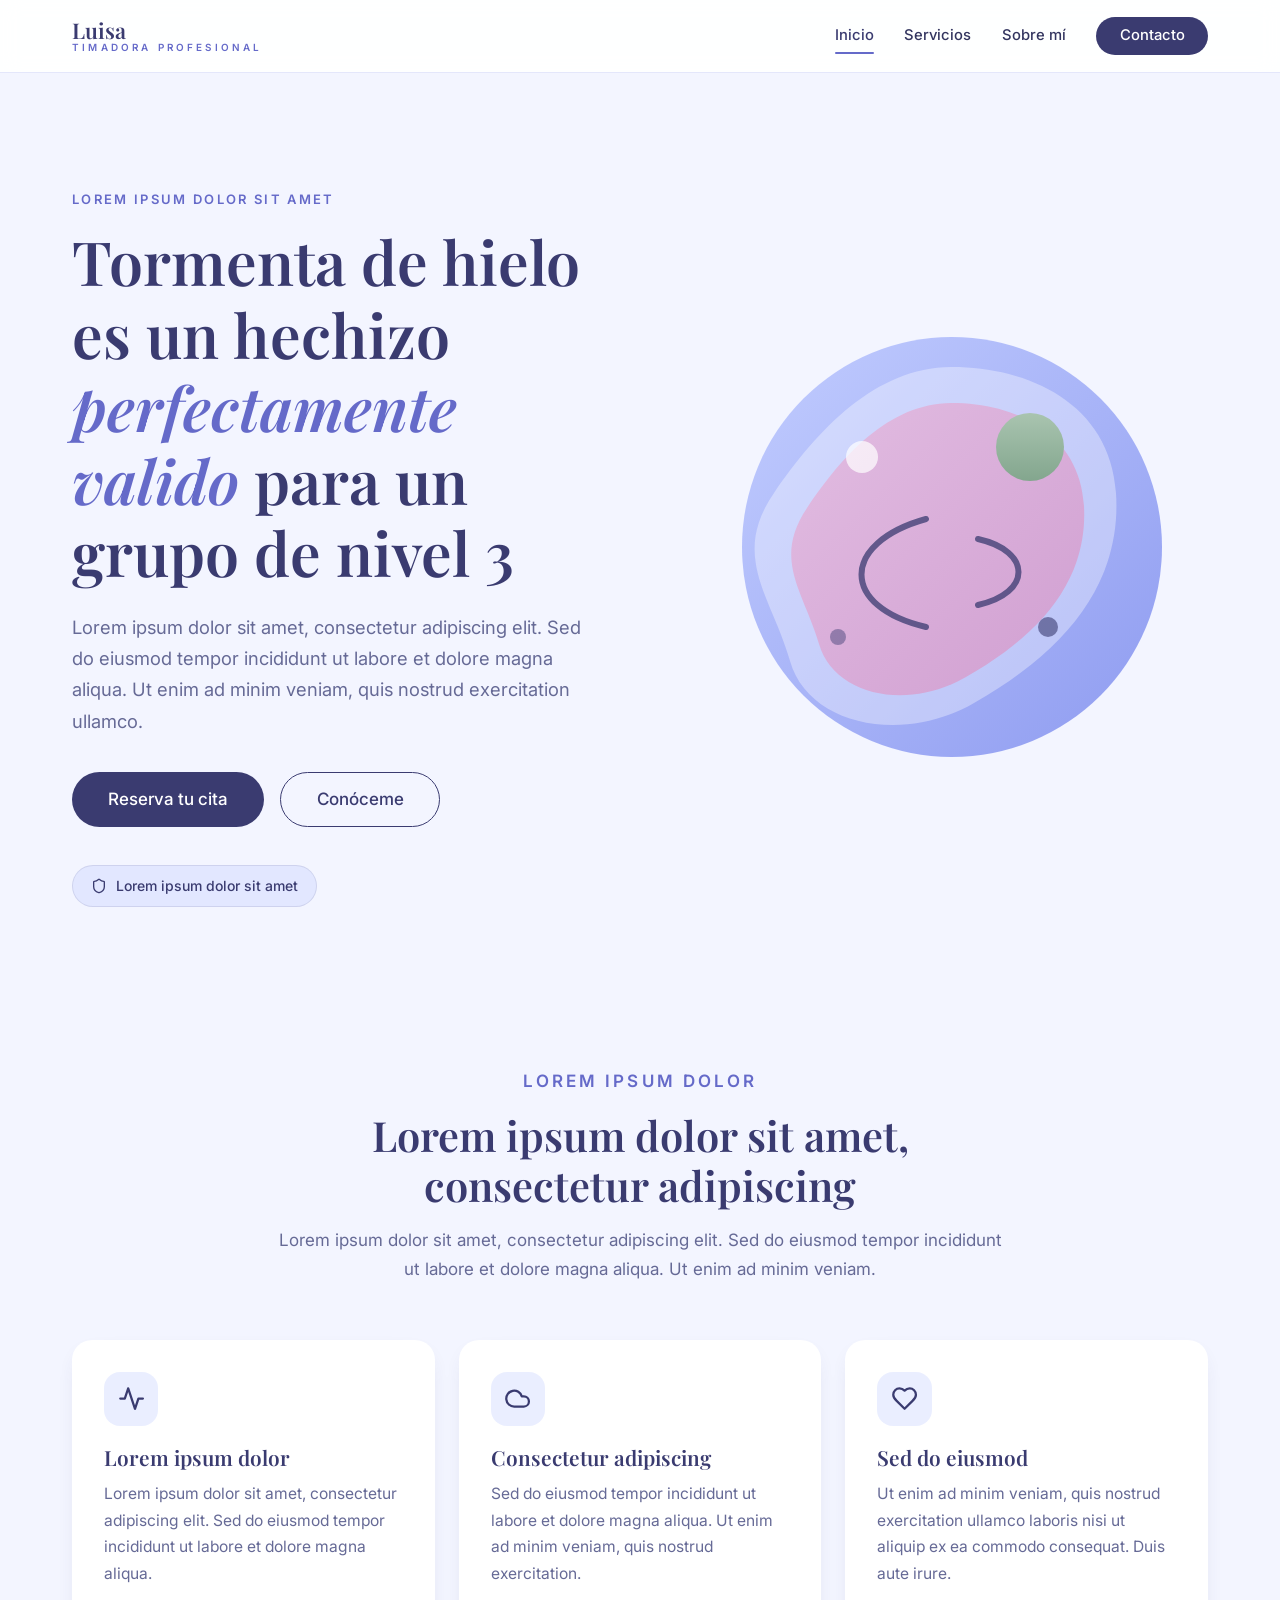
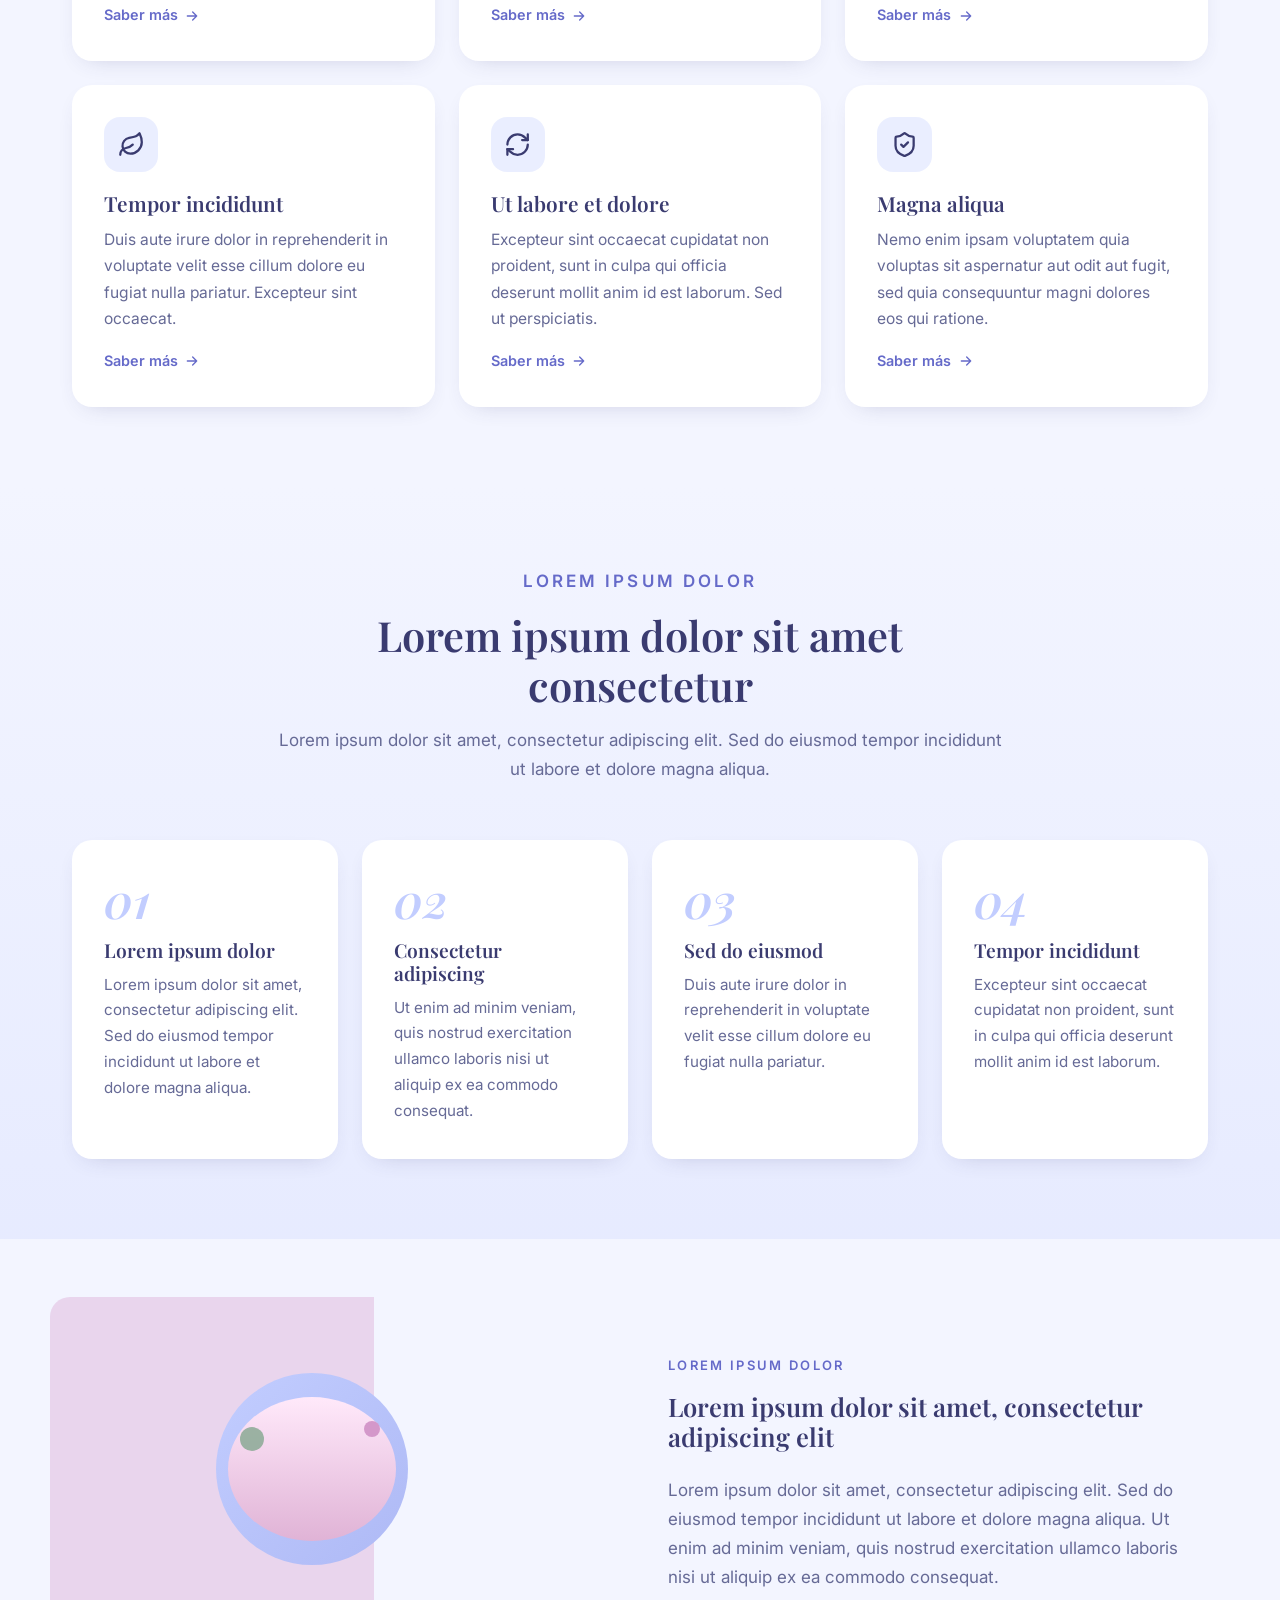
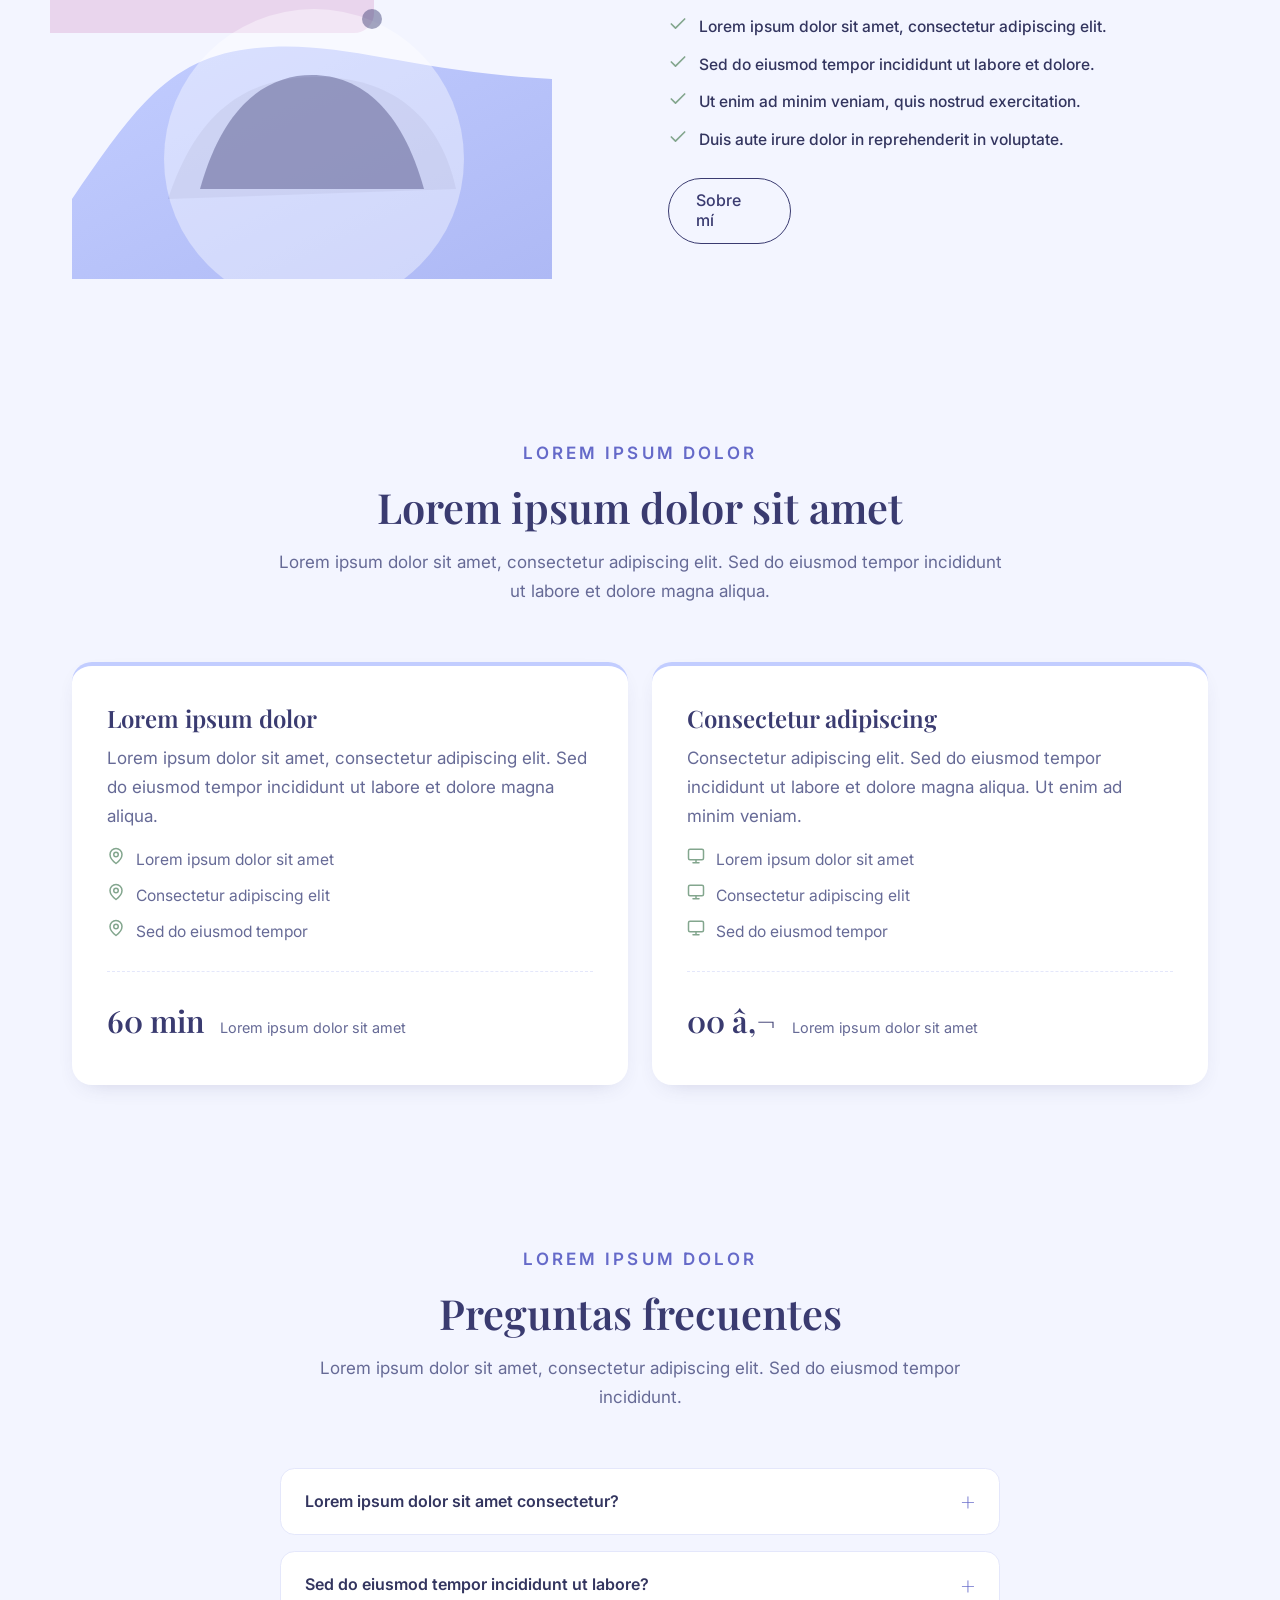
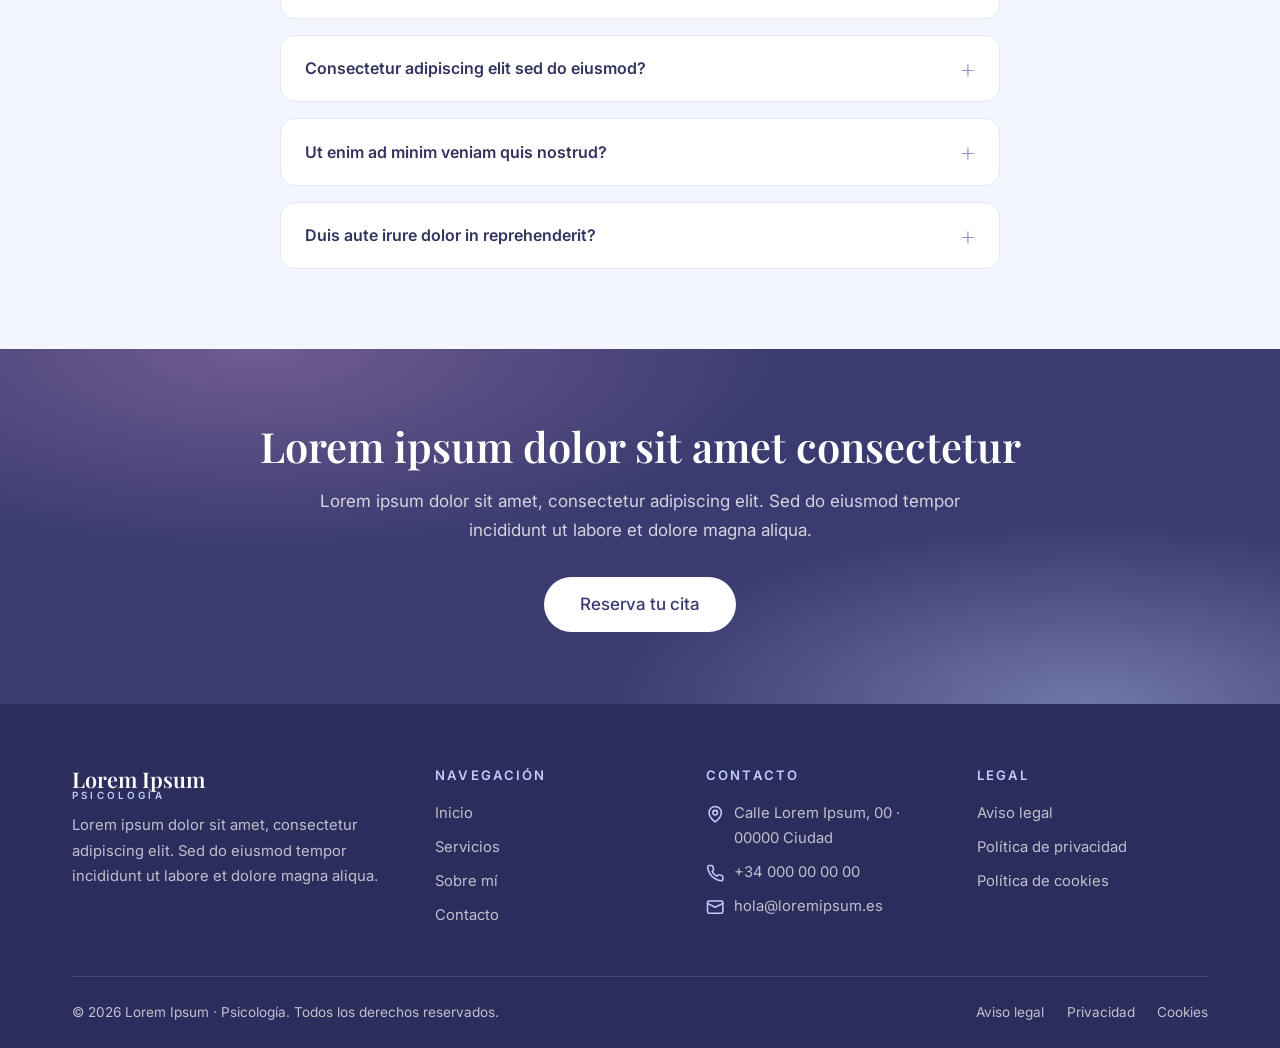
==== index.html @ 70025f61 "primer commit Se añaden los ficheros trabajados en local" ====
﻿<!DOCTYPE html>
<html lang="es">

<head>
  <meta charset="UTF-8">
  <meta name="viewport" content="width=device-width, initial-scale=1.0">
  <title>Marisa Â· Psicologí­a</title>
  <meta name="description"
    content="Lorem ipsum dolor sit amet, consectetur adipiscing elit. Sed do eiusmod tempor incididunt ut labore et dolore magna aliqua.">
  <link rel="icon" type="image/svg+xml" href="assets/favicon.svg">
  <link rel="preconnect" href="https://fonts.googleapis.com">
  <link rel="preconnect" href="https://fonts.gstatic.com" crossorigin>
  <link
    href="https://fonts.googleapis.com/css2?family=Inter:wght@400;500;600&family=Playfair+Display:ital,wght@0,500;0,600;1,500&display=swap"
    rel="stylesheet">
  <link rel="stylesheet" href="css/style.css">
</head>

<body>

  <header class="site-header" id="site-header"></header>

  <main>

    <!-- HERO -->
    <section class="hero">
      <div class="container hero-inner">
        <div class="animate-fade">
          <p class="eyebrow">Lorem ipsum dolor sit amet</p>
          <h1>Tormenta de hielo es un hechizo <em>perfectamente valido</em> para un grupo de nivel 3</h1>
          <p class="lede">Lorem ipsum dolor sit amet, consectetur adipiscing elit. Sed do eiusmod tempor incididunt ut
            labore et dolore magna aliqua. Ut enim ad minim veniam, quis nostrud exercitation ullamco.</p>
          <div class="hero-actions">
            <a class="btn btn-primary btn-lg" href="contacto.html">Reserva tu cita</a>
            <a class="btn btn-outline btn-lg" href="sobre-mi.html">Conóceme</a>
          </div>
          <p class="hero-pill">
            <svg viewBox="0 0 24 24" width="16" height="16" fill="none" stroke="currentColor" stroke-width="2"
              stroke-linecap="round" stroke-linejoin="round">
              <path
                d="M20 13c0 5-3.5 7.5-7.66 8.95a1 1 0 0 1-.67-.01C7.5 20.5 4 18 4 13V6a1 1 0 0 1 1-1c2 0 4.5-1.2 6.24-2.72a1.17 1.17 0 0 1 1.52 0C14.51 3.81 17 5 19 5a1 1 0 0 1 1 1z" />
            </svg>
            Lorem ipsum dolor sit amet
          </p>
        </div>
        <div class="hero-visual">
          <img src="assets/hero-illustration.svg" alt="Ilustración decorativa" width="480" height="480">
        </div>
      </div>
    </section>

    <!-- SERVICIOS -->
    <section class="section">
      <div class="container">
        <div class="section-header">
          <p class="eyebrow">Lorem ipsum dolor</p>
          <h2>Lorem ipsum dolor sit amet, consectetur adipiscing</h2>
          <p>Lorem ipsum dolor sit amet, consectetur adipiscing elit. Sed do eiusmod tempor incididunt ut labore et
            dolore magna aliqua. Ut enim ad minim veniam.</p>
        </div>

        <div class="grid grid-3">
          <article class="card">
            <div class="service-icon">
              <svg viewBox="0 0 24 24" fill="none" stroke="currentColor" stroke-width="2" stroke-linecap="round"
                stroke-linejoin="round">
                <path d="M22 12h-4l-3 9L9 3l-3 9H2" />
              </svg>
            </div>
            <h3>Lorem ipsum dolor</h3>
            <p>Lorem ipsum dolor sit amet, consectetur adipiscing elit. Sed do eiusmod tempor incididunt ut labore et
              dolore magna aliqua.</p>
            <a class="card-link" href="servicios.html">Saber más
              <svg viewBox="0 0 24 24" width="16" height="16" fill="none" stroke="currentColor" stroke-width="2"
                stroke-linecap="round" stroke-linejoin="round">
                <path d="M5 12h14M13 6l6 6-6 6" />
              </svg>
            </a>
          </article>

          <article class="card">
            <div class="service-icon">
              <svg viewBox="0 0 24 24" fill="none" stroke="currentColor" stroke-width="2" stroke-linecap="round"
                stroke-linejoin="round">
                <path d="M17.5 19H9a7 7 0 1 1 6.71-9h1.79a4.5 4.5 0 1 1 0 9Z" />
              </svg>
            </div>
            <h3>Consectetur adipiscing</h3>
            <p>Sed do eiusmod tempor incididunt ut labore et dolore magna aliqua. Ut enim ad minim veniam, quis nostrud
              exercitation.</p>
            <a class="card-link" href="servicios.html">Saber más
              <svg viewBox="0 0 24 24" width="16" height="16" fill="none" stroke="currentColor" stroke-width="2"
                stroke-linecap="round" stroke-linejoin="round">
                <path d="M5 12h14M13 6l6 6-6 6" />
              </svg>
            </a>
          </article>

          <article class="card">
            <div class="service-icon">
              <svg viewBox="0 0 24 24" fill="none" stroke="currentColor" stroke-width="2" stroke-linecap="round"
                stroke-linejoin="round">
                <path
                  d="M19 14c1.49-1.46 3-3.21 3-5.5A5.5 5.5 0 0 0 16.5 3c-1.76 0-3 .5-4.5 2-1.5-1.5-2.74-2-4.5-2A5.5 5.5 0 0 0 2 8.5c0 2.3 1.5 4.05 3 5.5l7 7z" />
              </svg>
            </div>
            <h3>Sed do eiusmod</h3>
            <p>Ut enim ad minim veniam, quis nostrud exercitation ullamco laboris nisi ut aliquip ex ea commodo
              consequat. Duis aute irure.</p>
            <a class="card-link" href="servicios.html">Saber más
              <svg viewBox="0 0 24 24" width="16" height="16" fill="none" stroke="currentColor" stroke-width="2"
                stroke-linecap="round" stroke-linejoin="round">
                <path d="M5 12h14M13 6l6 6-6 6" />
              </svg>
            </a>
          </article>

          <article class="card">
            <div class="service-icon">
              <svg viewBox="0 0 24 24" fill="none" stroke="currentColor" stroke-width="2" stroke-linecap="round"
                stroke-linejoin="round">
                <path d="M11 20A7 7 0 0 1 9.8 6.1C15.5 5 17 4.48 19 2c1 2 2 4.18 2 8 0 5.5-4.78 10-10 10Z" />
                <path d="M2 21c0-3 1.85-5.36 5.08-6C9.5 14.52 12 13 13 12" />
              </svg>
            </div>
            <h3>Tempor incididunt</h3>
            <p>Duis aute irure dolor in reprehenderit in voluptate velit esse cillum dolore eu fugiat nulla pariatur.
              Excepteur sint occaecat.</p>
            <a class="card-link" href="servicios.html">Saber más
              <svg viewBox="0 0 24 24" width="16" height="16" fill="none" stroke="currentColor" stroke-width="2"
                stroke-linecap="round" stroke-linejoin="round">
                <path d="M5 12h14M13 6l6 6-6 6" />
              </svg>
            </a>
          </article>

          <article class="card">
            <div class="service-icon">
              <svg viewBox="0 0 24 24" fill="none" stroke="currentColor" stroke-width="2" stroke-linecap="round"
                stroke-linejoin="round">
                <path d="M3 12a9 9 0 0 1 9-9c2.6 0 4.94 1.09 6.6 2.84L21 8" />
                <path d="M21 3v5h-5" />
                <path d="M21 12a9 9 0 0 1-9 9c-2.6 0-4.94-1.09-6.6-2.84L3 16" />
                <path d="M8 16H3v5" />
              </svg>
            </div>
            <h3>Ut labore et dolore</h3>
            <p>Excepteur sint occaecat cupidatat non proident, sunt in culpa qui officia deserunt mollit anim id est
              laborum. Sed ut perspiciatis.</p>
            <a class="card-link" href="servicios.html">Saber más
              <svg viewBox="0 0 24 24" width="16" height="16" fill="none" stroke="currentColor" stroke-width="2"
                stroke-linecap="round" stroke-linejoin="round">
                <path d="M5 12h14M13 6l6 6-6 6" />
              </svg>
            </a>
          </article>

          <article class="card">
            <div class="service-icon">
              <svg viewBox="0 0 24 24" fill="none" stroke="currentColor" stroke-width="2" stroke-linecap="round"
                stroke-linejoin="round">
                <path
                  d="M20 13c0 5-3.5 7.5-7.66 8.95a1 1 0 0 1-.67-.01C7.5 20.5 4 18 4 13V6a1 1 0 0 1 1-1c2 0 4.5-1.2 6.24-2.72a1.17 1.17 0 0 1 1.52 0C14.51 3.81 17 5 19 5a1 1 0 0 1 1 1z" />
                <path d="m9 12 2 2 4-4" />
              </svg>
            </div>
            <h3>Magna aliqua</h3>
            <p>Nemo enim ipsam voluptatem quia voluptas sit aspernatur aut odit aut fugit, sed quia consequuntur magni
              dolores eos qui ratione.</p>
            <a class="card-link" href="servicios.html">Saber más
              <svg viewBox="0 0 24 24" width="16" height="16" fill="none" stroke="currentColor" stroke-width="2"
                stroke-linecap="round" stroke-linejoin="round">
                <path d="M5 12h14M13 6l6 6-6 6" />
              </svg>
            </a>
          </article>
        </div>
      </div>
    </section>

    <!-- Mí‰TODO -->
    <section class="section method">
      <div class="container">
        <div class="section-header">
          <p class="eyebrow">Lorem ipsum dolor</p>
          <h2>Lorem ipsum dolor sit amet consectetur</h2>
          <p>Lorem ipsum dolor sit amet, consectetur adipiscing elit. Sed do eiusmod tempor incididunt ut labore et
            dolore magna aliqua.</p>
        </div>
        <div class="grid grid-4 steps">
          <div class="step">
            <span class="step-num">01</span>
            <h3>Lorem ipsum dolor</h3>
            <p>Lorem ipsum dolor sit amet, consectetur adipiscing elit. Sed do eiusmod tempor incididunt ut labore et
              dolore magna aliqua.</p>
          </div>
          <div class="step">
            <span class="step-num">02</span>
            <h3>Consectetur adipiscing</h3>
            <p>Ut enim ad minim veniam, quis nostrud exercitation ullamco laboris nisi ut aliquip ex ea commodo
              consequat.</p>
          </div>
          <div class="step">
            <span class="step-num">03</span>
            <h3>Sed do eiusmod</h3>
            <p>Duis aute irure dolor in reprehenderit in voluptate velit esse cillum dolore eu fugiat nulla pariatur.
            </p>
          </div>
          <div class="step">
            <span class="step-num">04</span>
            <h3>Tempor incididunt</h3>
            <p>Excepteur sint occaecat cupidatat non proident, sunt in culpa qui officia deserunt mollit anim id est
              laborum.</p>
          </div>
        </div>
      </div>
    </section>

    <!-- SOBRE Mí -->
    <section class="section">
      <div class="container split">
        <div class="split-media">
          <img src="assets/portrait.svg" alt="Lorem ipsum dolor sit amet" width="480" height="560">
        </div>
        <div>
          <p class="eyebrow">Lorem ipsum dolor</p>
          <h2>Lorem ipsum dolor sit amet, consectetur adipiscing elit</h2>
          <p class="mt-3">Lorem ipsum dolor sit amet, consectetur adipiscing elit. Sed do eiusmod tempor incididunt ut
            labore et dolore magna aliqua. Ut enim ad minim veniam, quis nostrud exercitation ullamco laboris nisi ut
            aliquip ex ea commodo consequat.</p>
          <ul class="checklist">
            <li>
              <svg viewBox="0 0 24 24" fill="none" stroke="currentColor" stroke-width="2" stroke-linecap="round"
                stroke-linejoin="round">
                <path d="M20 6 9 17l-5-5" />
              </svg>
              Lorem ipsum dolor sit amet, consectetur adipiscing elit.
            </li>
            <li>
              <svg viewBox="0 0 24 24" fill="none" stroke="currentColor" stroke-width="2" stroke-linecap="round"
                stroke-linejoin="round">
                <path d="M20 6 9 17l-5-5" />
              </svg>
              Sed do eiusmod tempor incididunt ut labore et dolore.
            </li>
            <li>
              <svg viewBox="0 0 24 24" fill="none" stroke="currentColor" stroke-width="2" stroke-linecap="round"
                stroke-linejoin="round">
                <path d="M20 6 9 17l-5-5" />
              </svg>
              Ut enim ad minim veniam, quis nostrud exercitation.
            </li>
            <li>
              <svg viewBox="0 0 24 24" fill="none" stroke="currentColor" stroke-width="2" stroke-linecap="round"
                stroke-linejoin="round">
                <path d="M20 6 9 17l-5-5" />
              </svg>
              Duis aute irure dolor in reprehenderit in voluptate.
            </li>
          </ul>
          <div class="mt-3">
            <a class="btn btn-outline" href="sobre-mi.html">Sobre mí­</a>
          </div>
        </div>
      </div>
    </section>

    <!-- MODALIDADES -->
    <section class="section">
      <div class="container">
        <div class="section-header">
          <p class="eyebrow">Lorem ipsum dolor</p>
          <h2>Lorem ipsum dolor sit amet</h2>
          <p>Lorem ipsum dolor sit amet, consectetur adipiscing elit. Sed do eiusmod tempor incididunt ut labore et
            dolore magna aliqua.</p>
        </div>
        <div class="grid grid-2">
          <div class="modality">
            <h3>Lorem ipsum dolor</h3>
            <p>Lorem ipsum dolor sit amet, consectetur adipiscing elit. Sed do eiusmod tempor incididunt ut labore et
              dolore magna aliqua.</p>
            <ul>
              <li>
                <svg viewBox="0 0 24 24" width="18" height="18" fill="none" stroke="#83A68E" stroke-width="2"
                  stroke-linecap="round" stroke-linejoin="round">
                  <path d="M20 10c0 6-8 12-8 12s-8-6-8-12a8 8 0 0 1 16 0Z" />
                  <circle cx="12" cy="10" r="3" />
                </svg>
                Lorem ipsum dolor sit amet
              </li>
              <li>
                <svg viewBox="0 0 24 24" width="18" height="18" fill="none" stroke="#83A68E" stroke-width="2"
                  stroke-linecap="round" stroke-linejoin="round">
                  <path d="M20 10c0 6-8 12-8 12s-8-6-8-12a8 8 0 0 1 16 0Z" />
                  <circle cx="12" cy="10" r="3" />
                </svg>
                Consectetur adipiscing elit
              </li>
              <li>
                <svg viewBox="0 0 24 24" width="18" height="18" fill="none" stroke="#83A68E" stroke-width="2"
                  stroke-linecap="round" stroke-linejoin="round">
                  <path d="M20 10c0 6-8 12-8 12s-8-6-8-12a8 8 0 0 1 16 0Z" />
                  <circle cx="12" cy="10" r="3" />
                </svg>
                Sed do eiusmod tempor
              </li>
            </ul>
            <div class="modality-price">
              <strong>60 min</strong>
              <span>Lorem ipsum dolor sit amet</span>
            </div>
          </div>

          <div class="modality">
            <h3>Consectetur adipiscing</h3>
            <p>Consectetur adipiscing elit. Sed do eiusmod tempor incididunt ut labore et dolore magna aliqua. Ut enim
              ad minim veniam.</p>
            <ul>
              <li>
                <svg viewBox="0 0 24 24" width="18" height="18" fill="none" stroke="#83A68E" stroke-width="2"
                  stroke-linecap="round" stroke-linejoin="round">
                  <rect x="2" y="3" width="20" height="14" rx="2" />
                  <path d="M8 21h8M12 17v4" />
                </svg>
                Lorem ipsum dolor sit amet
              </li>
              <li>
                <svg viewBox="0 0 24 24" width="18" height="18" fill="none" stroke="#83A68E" stroke-width="2"
                  stroke-linecap="round" stroke-linejoin="round">
                  <rect x="2" y="3" width="20" height="14" rx="2" />
                  <path d="M8 21h8M12 17v4" />
                </svg>
                Consectetur adipiscing elit
              </li>
              <li>
                <svg viewBox="0 0 24 24" width="18" height="18" fill="none" stroke="#83A68E" stroke-width="2"
                  stroke-linecap="round" stroke-linejoin="round">
                  <rect x="2" y="3" width="20" height="14" rx="2" />
                  <path d="M8 21h8M12 17v4" />
                </svg>
                Sed do eiusmod tempor
              </li>
            </ul>
            <div class="modality-price">
              <strong>00 â‚¬</strong>
              <span>Lorem ipsum dolor sit amet</span>
            </div>
          </div>
        </div>
      </div>
    </section>

    <!-- FAQ -->
    <section class="section">
      <div class="container container-narrow">
        <div class="section-header">
          <p class="eyebrow">Lorem ipsum dolor</p>
          <h2>Preguntas frecuentes</h2>
          <p>Lorem ipsum dolor sit amet, consectetur adipiscing elit. Sed do eiusmod tempor incididunt.</p>
        </div>

        <details class="faq-item">
          <summary>Lorem ipsum dolor sit amet consectetur?</summary>
          <div class="faq-body">
            <p>Lorem ipsum dolor sit amet, consectetur adipiscing elit. Sed do eiusmod tempor incididunt ut labore et
              dolore magna aliqua. Ut enim ad minim veniam, quis nostrud exercitation ullamco laboris.</p>
          </div>
        </details>
        <details class="faq-item">
          <summary>Sed do eiusmod tempor incididunt ut labore?</summary>
          <div class="faq-body">
            <p>Ut enim ad minim veniam, quis nostrud exercitation ullamco laboris nisi ut aliquip ex ea commodo
              consequat. Duis aute irure dolor in reprehenderit in voluptate velit esse cillum dolore.</p>
          </div>
        </details>
        <details class="faq-item">
          <summary>Consectetur adipiscing elit sed do eiusmod?</summary>
          <div class="faq-body">
            <p>Duis aute irure dolor in reprehenderit in voluptate velit esse cillum dolore eu fugiat nulla pariatur.
              Excepteur sint occaecat cupidatat non proident, sunt in culpa qui officia deserunt mollit.</p>
          </div>
        </details>
        <details class="faq-item">
          <summary>Ut enim ad minim veniam quis nostrud?</summary>
          <div class="faq-body">
            <p>Excepteur sint occaecat cupidatat non proident, sunt in culpa qui officia deserunt mollit anim id est
              laborum. Sed ut perspiciatis unde omnis iste natus error sit voluptatem.</p>
          </div>
        </details>
        <details class="faq-item">
          <summary>Duis aute irure dolor in reprehenderit?</summary>
          <div class="faq-body">
            <p>Quis autem vel eum iure reprehenderit qui in ea voluptate velit esse quam nihil molestiae consequatur,
              vel illum qui dolorem eum fugiat quo voluptas nulla pariatur.</p>
          </div>
        </details>
      </div>
    </section>

    <!-- CTA -->
    <section class="cta-band">
      <div class="container">
        <h2>Lorem ipsum dolor sit amet consectetur</h2>
        <p>Lorem ipsum dolor sit amet, consectetur adipiscing elit. Sed do eiusmod tempor incididunt ut labore et dolore
          magna aliqua.</p>
        <a class="btn btn-light btn-lg" href="contacto.html">Reserva tu cita</a>
      </div>
    </section>

  </main>

  <footer class="site-footer" id="site-footer"></footer>

  <script src="js/components.js"></script>
  <script src="js/script.js"></script>
</body>

</html>
---- css/style.css ----
/* =============================================================
   Lorem Ipsum · Psicología
   Paleta inspirada en sandrafernandezpsicologa.es
   ============================================================= */

:root {
  --navy: #3a3b70;
  --navy-light: #656ac9;
  --navy-deep: #2b2d5c;
  --periwinkle: #c2cdff;
  --bg: #f3f5ff;
  --pink: #d498ca;
  --sage: #83a68e;
  --ink: #33355f;
  --muted: #666a96;
  --line: #e4e7fb;
  --white: #ffffff;
  --radius-lg: 1.25rem;
  --radius-md: 0.9rem;
  --shadow: 0 18px 40px -22px rgba(58, 59, 112, 0.35);
  --shadow-sm: 0 8px 24px -14px rgba(58, 59, 112, 0.3);
  --font-serif: "Playfair Display", Georgia, serif;
  --font-sans: "Inter", -apple-system, "Segoe UI", Roboto, sans-serif;
}

*,
*::before,
*::after {
  box-sizing: border-box;
  margin: 0;
  padding: 0;
}

html {
  scroll-behavior: smooth;
}

body {
  font-family: var(--font-sans);
  color: var(--muted);
  background: var(--bg);
  line-height: 1.7;
  font-size: 1.0625rem;
  -webkit-font-smoothing: antialiased;
}

img,
svg {
  display: block;
  max-width: 100%;
}

a {
  color: inherit;
  text-decoration: none;
}

ul {
  list-style: none;
}

.container {
  width: 100%;
  max-width: 74rem;
  margin-inline: auto;
  padding-inline: 1.5rem;
}

.container-narrow {
  max-width: 48rem;
}

/* ----------------------------- Tipografía ----------------------------- */

h1, h2, h3, h4 {
  font-family: var(--font-serif);
  font-weight: 600;
  color: var(--navy);
  line-height: 1.2;
}

.eyebrow {
  font-size: 0.8125rem;
  font-weight: 600;
  letter-spacing: 0.18em;
  text-transform: uppercase;
  color: var(--navy-light);
  margin-bottom: 0.9rem;
}

.section {
  padding-block: 5rem;
}

.section-header {
  max-width: 46rem;
  margin-inline: auto;
  text-align: center;
  margin-bottom: 3.5rem;
}

.section-header h2 {
  font-size: clamp(1.9rem, 3.4vw, 2.6rem);
  margin-bottom: 1rem;
}

.section-header p {
  font-size: 1.0625rem;
}

/* ----------------------------- Botones ----------------------------- */

.btn {
  display: inline-flex;
  align-items: center;
  gap: 0.55rem;
  padding: 0.8rem 1.7rem;
  border-radius: 999px;
  font-weight: 500;
  font-size: 1rem;
  line-height: 1.2;
  border: 1px solid transparent;
  cursor: pointer;
  transition: background 0.25s ease, color 0.25s ease, border-color 0.25s ease, transform 0.2s ease;
}

.btn:hover {
  transform: translateY(-2px);
}

.btn-primary {
  background: var(--navy);
  color: var(--white);
}

.btn-primary:hover {
  background: var(--navy-light);
}

.btn-outline {
  border-color: var(--navy);
  color: var(--navy);
  background: transparent;
}

.btn-outline:hover {
  background: var(--navy);
  color: var(--white);
}

.btn-light {
  background: var(--white);
  color: var(--navy);
}

.btn-light:hover {
  background: var(--periwinkle);
}

.btn-lg {
  padding: 1rem 2.2rem;
  font-size: 1.0625rem;
}

/* ----------------------------- Header ----------------------------- */

.site-header {
  position: sticky;
  top: 0;
  z-index: 50;
  background: rgba(255, 255, 255, 0.92);
  backdrop-filter: blur(10px);
  -webkit-backdrop-filter: blur(10px);
  border-bottom: 1px solid var(--line);
}

.header-inner {
  display: flex;
  align-items: center;
  justify-content: space-between;
  gap: 1.5rem;
  min-height: 4.5rem;
}

.brand {
  font-family: var(--font-serif);
  font-size: 1.35rem;
  font-weight: 600;
  color: var(--navy);
  line-height: 1.05;
}

.brand span {
  display: block;
  font-family: var(--font-sans);
  font-size: 0.62rem;
  font-weight: 600;
  letter-spacing: 0.32em;
  text-transform: uppercase;
  color: var(--navy-light);
}

.main-nav {
  display: flex;
  align-items: center;
  gap: 1.9rem;
}

.main-nav > a:not(.btn) {
  font-size: 0.925rem;
  font-weight: 500;
  color: var(--ink);
  position: relative;
  padding-block: 0.35rem;
}

.main-nav > a:not(.btn)::after {
  content: "";
  position: absolute;
  left: 0;
  bottom: 0;
  width: 100%;
  height: 2px;
  background: var(--navy-light);
  border-radius: 2px;
  transform: scaleX(0);
  transform-origin: left;
  transition: transform 0.25s ease;
}

.main-nav > a:not(.btn):hover::after,
.main-nav > a:not(.btn).active::after {
  transform: scaleX(1);
}

.main-nav > a:not(.btn).active {
  color: var(--navy);
}

.nav-cta {
  padding: 0.6rem 1.4rem;
  font-size: 0.925rem;
}

.nav-toggle {
  display: none;
  background: none;
  border: 1px solid var(--line);
  border-radius: 0.6rem;
  width: 2.6rem;
  height: 2.6rem;
  cursor: pointer;
  color: var(--navy);
}

/* ----------------------------- Hero ----------------------------- */

.hero {
  position: relative;
  overflow: hidden;
  padding-block: clamp(4.5rem, 9vw, 7.5rem) 5rem;
}

.hero-inner {
  position: relative;
  display: grid;
  grid-template-columns: 1.05fr 0.95fr;
  gap: 3.5rem;
  align-items: center;
}

.hero h1 {
  font-size: clamp(2.4rem, 5vw, 3.8rem);
  margin-bottom: 1.4rem;
}

.hero h1 em {
  font-style: italic;
  color: var(--navy-light);
}

.hero .lede {
  font-size: 1.15rem;
  color: var(--muted);
  max-width: 33rem;
  margin-bottom: 2.2rem;
}

.hero-actions {
  display: flex;
  flex-wrap: wrap;
  gap: 1rem;
}

.hero-pill {
  margin-top: 2.4rem;
  display: inline-flex;
  align-items: center;
  gap: 0.6rem;
  background: rgba(194, 205, 255, 0.35);
  color: var(--navy);
  font-size: 0.875rem;
  font-weight: 500;
  padding: 0.5rem 1.1rem;
  border-radius: 999px;
  border: 1px solid rgba(58, 59, 112, 0.12);
}

.hero-visual {
  position: relative;
  display: flex;
  justify-content: center;
}

.hero-visual svg {
  width: min(100%, 30rem);
  height: auto;
}

.hero-blob {
  position: absolute;
  inset: auto 0 0 auto;
  z-index: -1;
  width: 20rem;
  opacity: 0.5;
  pointer-events: none;
}

/* ----------------------------- Grids / cards ----------------------------- */

.grid {
  display: grid;
  gap: 1.5rem;
}

.grid-2 {
  grid-template-columns: repeat(2, 1fr);
}

.grid-3 {
  grid-template-columns: repeat(3, 1fr);
}

.grid-4 {
  grid-template-columns: repeat(4, 1fr);
}

.mt-3 {
  margin-top: 1.5rem;
}

.w-100 {
  width: 100%;
}

.animate-fade {
  animation: fade-in 0.8s ease-out both;
}

@keyframes fade-in {
  0% {
    opacity: 0;
    transform: translateY(20px);
  }
  100% {
    opacity: 1;
    transform: translateY(0);
  }
}

.card {
  background: var(--white);
  border-radius: var(--radius-lg);
  box-shadow: var(--shadow-sm);
  padding: 2rem;
  transition: transform 0.3s ease, box-shadow 0.3s ease;
}

.card:hover {
  transform: translateY(-6px);
  box-shadow: var(--shadow);
}

.card h3 {
  font-size: 1.3rem;
  margin-bottom: 0.7rem;
}

.card p {
  font-size: 0.975rem;
}

.card-link {
  display: inline-flex;
  align-items: center;
  gap: 0.4rem;
  margin-top: 1rem;
  font-size: 0.9rem;
  font-weight: 600;
  color: var(--navy-light);
}

.card-link:hover {
  color: var(--navy);
}

/* ----------------------------- Servicios ----------------------------- */

.service-icon {
  width: 3.4rem;
  height: 3.4rem;
  border-radius: 1rem;
  background: rgba(194, 205, 255, 0.35);
  display: flex;
  align-items: center;
  justify-content: center;
  color: var(--navy);
  margin-bottom: 1.2rem;
}

.service-icon svg {
  width: 1.7rem;
  height: 1.7rem;
}

/* ----------------------------- Método (pasos) ----------------------------- */

.method {
  background: linear-gradient(180deg, var(--bg) 0%, rgba(194, 205, 255, 0.25) 100%);
}

.step {
  position: relative;
  background: var(--white);
  border-radius: var(--radius-lg);
  box-shadow: var(--shadow-sm);
  padding: 2.2rem 2rem;
}

.step-num {
  font-family: var(--font-serif);
  font-style: italic;
  font-weight: 600;
  font-size: 3rem;
  line-height: 1;
  color: var(--periwinkle);
  margin-bottom: 1rem;
  display: block;
}

.step h3 {
  font-size: 1.2rem;
  margin-bottom: 0.6rem;
}

.step p {
  font-size: 0.95rem;
}

/* ----------------------------- Sobre mí teaser ----------------------------- */

.split {
  display: grid;
  grid-template-columns: 1fr 1fr;
  gap: 3.5rem;
  align-items: center;
}

.split-media {
  position: relative;
}

.split-media::before {
  content: "";
  position: absolute;
  inset: -1.4rem auto auto -1.4rem;
  width: 60%;
  height: 60%;
  border-radius: var(--radius-lg) 0 var(--radius-lg) 0;
  background: rgba(212, 152, 202, 0.35);
  z-index: -1;
}

.split-media svg {
  width: 100%;
  border-radius: var(--radius-lg);
}

.checklist {
  margin-top: 1.4rem;
  display: grid;
  gap: 0.7rem;
}

.checklist li {
  display: flex;
  gap: 0.7rem;
  align-items: flex-start;
  font-weight: 500;
  color: var(--ink);
  font-size: 0.975rem;
}

.checklist svg {
  flex-shrink: 0;
  width: 1.25rem;
  height: 1.25rem;
  color: var(--sage);
}

/* ----------------------------- Modalidades ----------------------------- */

.modality {
  background: var(--white);
  border-radius: var(--radius-lg);
  box-shadow: var(--shadow-sm);
  padding: 2.4rem 2.2rem;
  border-top: 4px solid var(--periwinkle);
}

.modality h3 {
  font-size: 1.5rem;
  margin-bottom: 0.7rem;
}

.modality ul {
  margin-top: 1rem;
  display: grid;
  gap: 0.6rem;
}

.modality li {
  display: flex;
  gap: 0.65rem;
  align-items: flex-start;
  font-size: 0.975rem;
}

.modality-price {
  margin-top: 1.6rem;
  padding-top: 1.4rem;
  border-top: 1px dashed var(--line);
  display: flex;
  align-items: baseline;
  gap: 1rem;
  flex-wrap: wrap;
}

.modality-price strong {
  font-family: var(--font-serif);
  font-size: 1.9rem;
  color: var(--navy);
  font-weight: 600;
}

.modality-price span {
  font-size: 0.9rem;
}

/* ----------------------------- Testimonios ----------------------------- */

.testimonials {
  background: var(--navy-deep);
  color: rgba(255, 255, 255, 0.82);
}

.testimonials .section-header h2 {
  color: var(--white);
}

.testimonials .section-header p {
  color: rgba(255, 255, 255, 0.7);
}

.testimonial {
  background: rgba(255, 255, 255, 0.06);
  border: 1px solid rgba(255, 255, 255, 0.1);
  border-radius: var(--radius-lg);
  padding: 2rem;
}

.testimonial blockquote {
  font-family: var(--font-serif);
  font-style: italic;
  font-size: 1.05rem;
  line-height: 1.6;
  color: rgba(255, 255, 255, 0.92);
  margin-bottom: 1.4rem;
}

.testimonial figcaption {
  font-size: 0.85rem;
  letter-spacing: 0.08em;
  text-transform: uppercase;
  color: var(--periwinkle);
  font-weight: 600;
}

.testimonial .stars {
  color: var(--pink);
  font-size: 0.95rem;
  letter-spacing: 0.2em;
  margin-bottom: 0.9rem;
}

/* ----------------------------- FAQ ----------------------------- */

.faq-item {
  background: var(--white);
  border-radius: var(--radius-md);
  border: 1px solid var(--line);
  overflow: hidden;
}

.faq-item:not(:last-child) {
  margin-bottom: 1rem;
}

.faq-item summary {
  cursor: pointer;
  list-style: none;
  display: flex;
  justify-content: space-between;
  align-items: center;
  gap: 1rem;
  padding: 1.2rem 1.5rem;
  font-weight: 600;
  color: var(--ink);
  font-size: 1rem;
}

.faq-item summary::-webkit-details-marker {
  display: none;
}

.faq-item summary::after {
  content: "+";
  font-family: var(--font-serif);
  font-size: 1.5rem;
  color: var(--navy-light);
  transition: transform 0.25s ease;
  line-height: 1;
}

.faq-item[open] summary::after {
  transform: rotate(45deg);
}

.faq-item .faq-body {
  padding: 0 1.5rem 1.4rem;
  font-size: 0.975rem;
}

/* ----------------------------- CTA band ----------------------------- */

.cta-band {
  background:
    radial-gradient(900px 340px at 20% 0%, rgba(212, 152, 202, 0.35), transparent 60%),
    radial-gradient(800px 300px at 85% 100%, rgba(194, 205, 255, 0.4), transparent 60%),
    var(--navy);
  color: var(--white);
  padding-block: 4.5rem;
  text-align: center;
}

.cta-band h2 {
  color: var(--white);
  font-size: clamp(1.8rem, 3.4vw, 2.6rem);
  margin-bottom: 1rem;
}

.cta-band p {
  color: rgba(255, 255, 255, 0.78);
  max-width: 40rem;
  margin-inline: auto;
  margin-bottom: 2rem;
}

/* ----------------------------- Footer ----------------------------- */

.site-footer {
  background: var(--navy-deep);
  color: rgba(255, 255, 255, 0.7);
  padding-top: 4rem;
  font-size: 0.925rem;
}

.footer-grid {
  display: grid;
  grid-template-columns: 1.4fr 1fr 1fr 1fr;
  gap: 2.5rem;
  padding-bottom: 3rem;
}

.site-footer .brand {
  color: var(--white);
  margin-bottom: 0.8rem;
  display: inline-block;
}

.site-footer .brand span {
  color: var(--periwinkle);
}

.footer-col h4 {
  font-family: var(--font-sans);
  font-weight: 600;
  font-size: 0.82rem;
  letter-spacing: 0.16em;
  text-transform: uppercase;
  color: var(--periwinkle);
  margin-bottom: 1.1rem;
}

.footer-col li + li {
  margin-top: 0.55rem;
}

.footer-col a:hover {
  color: var(--white);
}

.footer-contact li {
  display: flex;
  gap: 0.6rem;
}

.footer-contact svg {
  flex-shrink: 0;
  width: 1.15rem;
  height: 1.15rem;
  margin-top: 0.25rem;
  color: var(--periwinkle);
}

.footer-bottom {
  border-top: 1px solid rgba(255, 255, 255, 0.12);
  padding-block: 1.5rem;
  display: flex;
  justify-content: space-between;
  flex-wrap: wrap;
  gap: 0.7rem;
  font-size: 0.85rem;
}

.footer-bottom nav {
  display: flex;
  gap: 1.4rem;
}

/* ----------------------------- Páginas interiores ----------------------------- */

.page-hero {
  position: relative;
  overflow: hidden;
  padding-block: 4.5rem 3rem;
  text-align: center;
}

.page-hero h1 {
  font-size: clamp(2.2rem, 4.2vw, 3.2rem);
  margin-bottom: 1rem;
}

.page-hero p {
  max-width: 40rem;
  margin-inline: auto;
}

.crumb {
  font-size: 0.85rem;
  color: var(--navy-light);
  margin-bottom: 1rem;
  font-weight: 500;
}

.pull-quote {
  text-align: center;
  font-family: var(--font-serif);
  font-style: italic;
  font-weight: 500;
  font-size: clamp(1.4rem, 2.6vw, 1.9rem);
  line-height: 1.5;
  color: var(--navy);
  max-width: 44rem;
  margin-inline: auto;
}

/* Servicios página: bloques alternos */

.service-block {
  display: grid;
  grid-template-columns: 0.9fr 1.1fr;
  gap: 2.6rem;
  align-items: center;
  background: var(--white);
  border-radius: var(--radius-lg);
  padding: 2.4rem;
  box-shadow: var(--shadow-sm);
}

.service-block + .service-block {
  margin-top: 1.6rem;
}

.service-block .block-num {
  font-family: var(--font-serif);
  font-style: italic;
  color: var(--periwinkle);
  font-size: 1.4rem;
  font-weight: 600;
}

.service-block h3 {
  font-size: 1.6rem;
  margin: 0.4rem 0 0.8rem;
}

.service-block svg {
  width: min(100%, 20rem);
  margin-inline: auto;
  border-radius: var(--radius-md);
}

/* Info contacto */

.info-grid {
  display: grid;
  grid-template-columns: repeat(4, 1fr);
  gap: 1.5rem;
  margin-bottom: 3.5rem;
}

.info-card {
  background: var(--white);
  border-radius: var(--radius-lg);
  box-shadow: var(--shadow-sm);
  padding: 1.8rem;
  text-align: center;
}

.info-card .icon {
  width: 3rem;
  height: 3rem;
  margin: 0 auto 1rem;
  border-radius: 999px;
  background: rgba(194, 205, 255, 0.4);
  display: flex;
  align-items: center;
  justify-content: center;
  color: var(--navy);
}

.info-card .icon svg {
  width: 1.4rem;
  height: 1.4rem;
}

.info-card h3 {
  font-family: var(--font-sans);
  font-size: 0.8rem;
  letter-spacing: 0.14em;
  text-transform: uppercase;
  color: var(--navy-light);
  margin-bottom: 0.5rem;
}

.info-card p {
  font-size: 0.95rem;
  color: var(--ink);
  font-weight: 500;
}

/* Formulario */

.contact-wrap {
  display: grid;
  grid-template-columns: 1fr 1fr;
  gap: 3rem;
  align-items: start;
}

.contact-form {
  background: var(--white);
  border-radius: var(--radius-lg);
  box-shadow: var(--shadow);
  padding: 2.5rem;
}

.form-group {
  margin-bottom: 1.3rem;
}

.form-group label {
  display: block;
  font-size: 0.875rem;
  font-weight: 500;
  color: var(--ink);
  margin-bottom: 0.45rem;
}

.form-group input,
.form-group textarea {
  width: 100%;
  border: 1px solid var(--line);
  border-radius: 0.7rem;
  padding: 0.8rem 1rem;
  font: inherit;
  font-size: 1rem;
  color: var(--ink);
  background: #fbfcff;
  transition: border-color 0.2s ease, box-shadow 0.2s ease;
}

.form-group input:focus,
.form-group textarea:focus {
  outline: none;
  border-color: var(--navy-light);
  box-shadow: 0 0 0 3px rgba(101, 106, 201, 0.18);
}

.form-group textarea {
  min-height: 8rem;
  resize: vertical;
}

.form-check {
  display: flex;
  gap: 0.6rem;
  align-items: flex-start;
  font-size: 0.85rem;
}

.form-check input {
  width: 1.05rem;
  height: 1.05rem;
  margin-top: 0.2rem;
  accent-color: var(--navy);
}

.form-success {
  display: none;
  margin-top: 1rem;
  padding: 0.9rem 1.1rem;
  border-radius: 0.7rem;
  background: rgba(131, 166, 142, 0.18);
  color: #3f6d50;
  font-size: 0.925rem;
}

.form-success.show {
  display: block;
}

/* ----------------------------- Responsive ----------------------------- */

@media (max-width: 980px) {
  .grid-3 {
    grid-template-columns: repeat(2, 1fr);
  }

  .grid-4 {
    grid-template-columns: repeat(2, 1fr);
  }

  .footer-grid {
    grid-template-columns: 1fr 1fr;
  }

  .info-grid {
    grid-template-columns: 1fr 1fr;
  }

  .hero-inner,
  .split,
  .service-block,
  .contact-wrap {
    grid-template-columns: 1fr;
  }

  .hero-visual {
    order: -1;
  }

  .service-block svg {
    max-width: 16rem;
  }
}

@media (max-width: 860px) {
  .nav-toggle {
    display: inline-flex;
    align-items: center;
    justify-content: center;
  }

  .main-nav {
    position: absolute;
    top: 100%;
    left: 0;
    right: 0;
    flex-direction: column;
    align-items: stretch;
    gap: 0.4rem;
    background: var(--white);
    border-bottom: 1px solid var(--line);
    padding: 1rem 1.5rem 1.6rem;
    box-shadow: var(--shadow);
    display: none;
  }

  .main-nav.open {
    display: flex;
  }

  .main-nav > a:not(.btn) {
    padding: 0.6rem 0;
  }

  .main-nav > a:not(.btn)::after {
    display: none;
  }

  .nav-cta {
    margin-top: 0.5rem;
    justify-content: center;
  }
}

@media (max-width: 620px) {
  body {
    font-size: 1rem;
  }

  .section {
    padding-block: 3.5rem;
  }

  .grid-3,
  .grid-4,
  .grid-2,
  .info-grid,
  .footer-grid {
    grid-template-columns: 1fr;
  }

  .hero h1 {
    font-size: 2.3rem;
  }
}
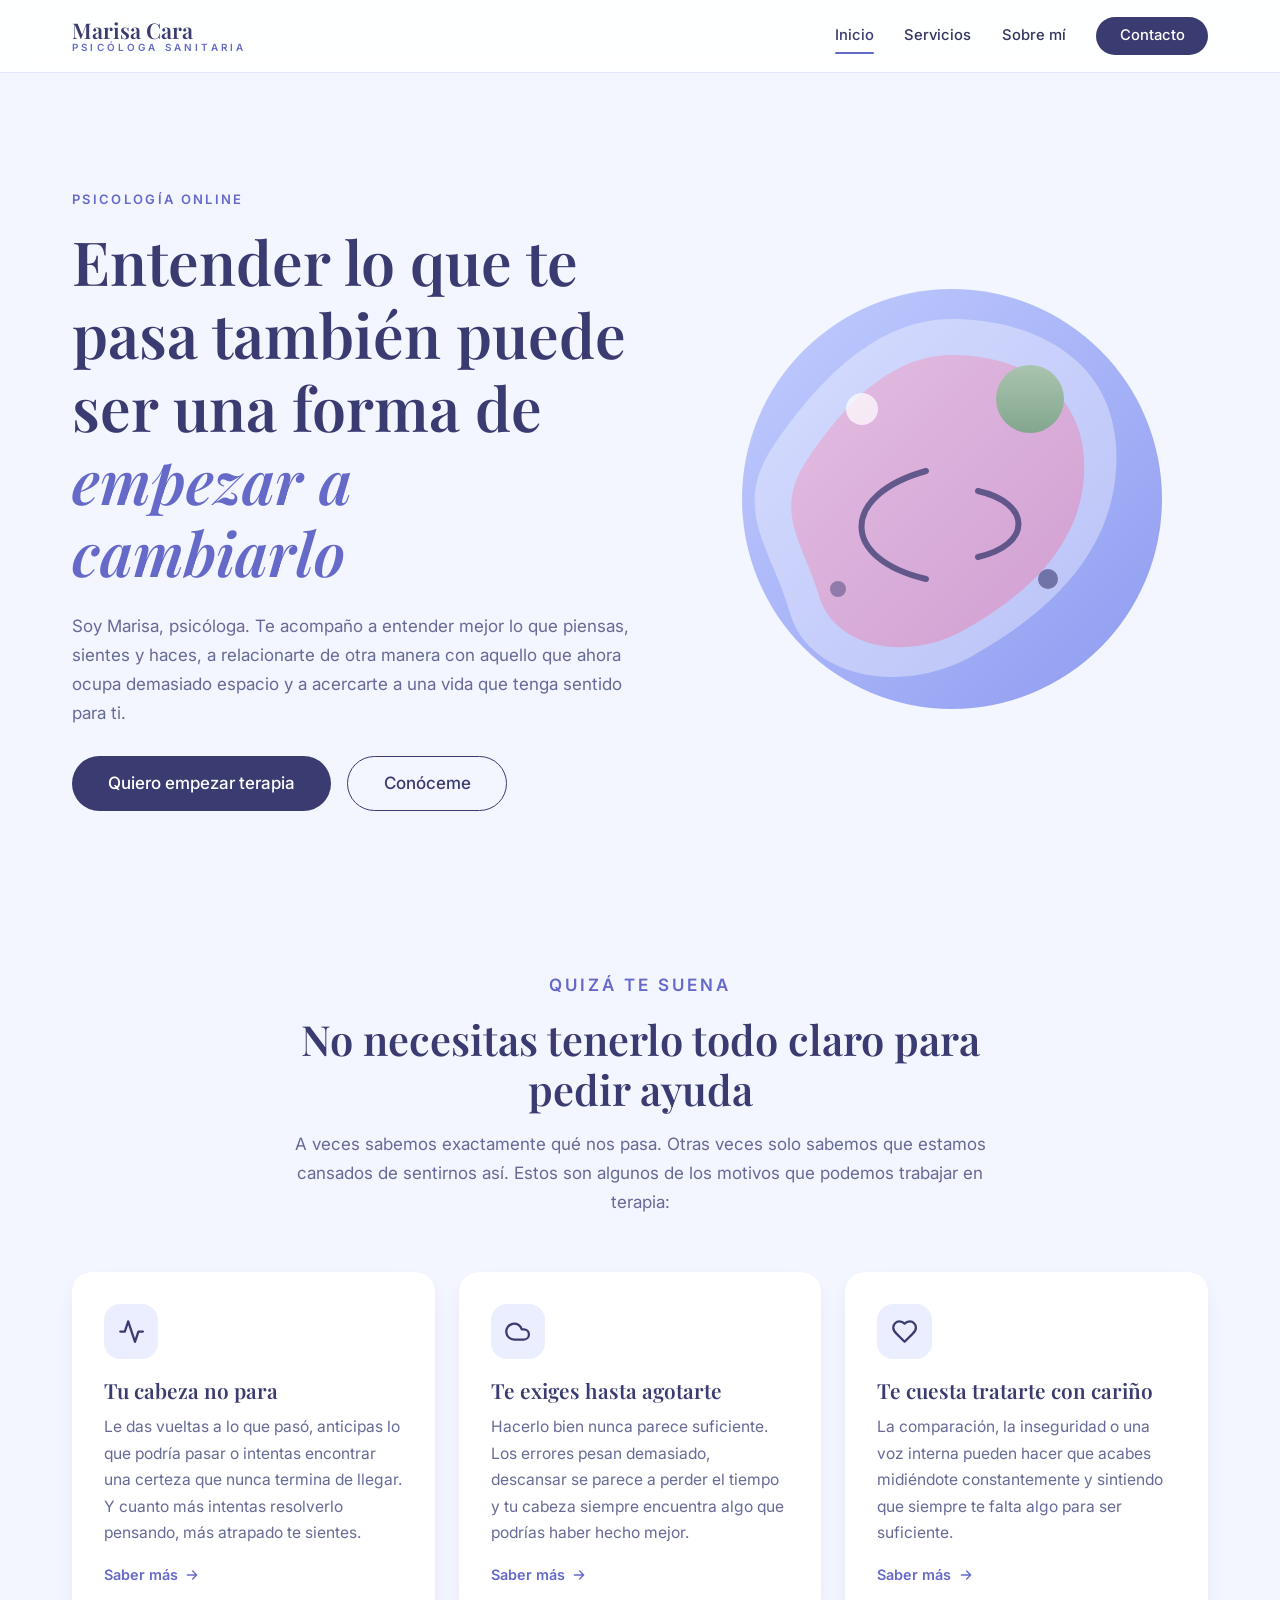
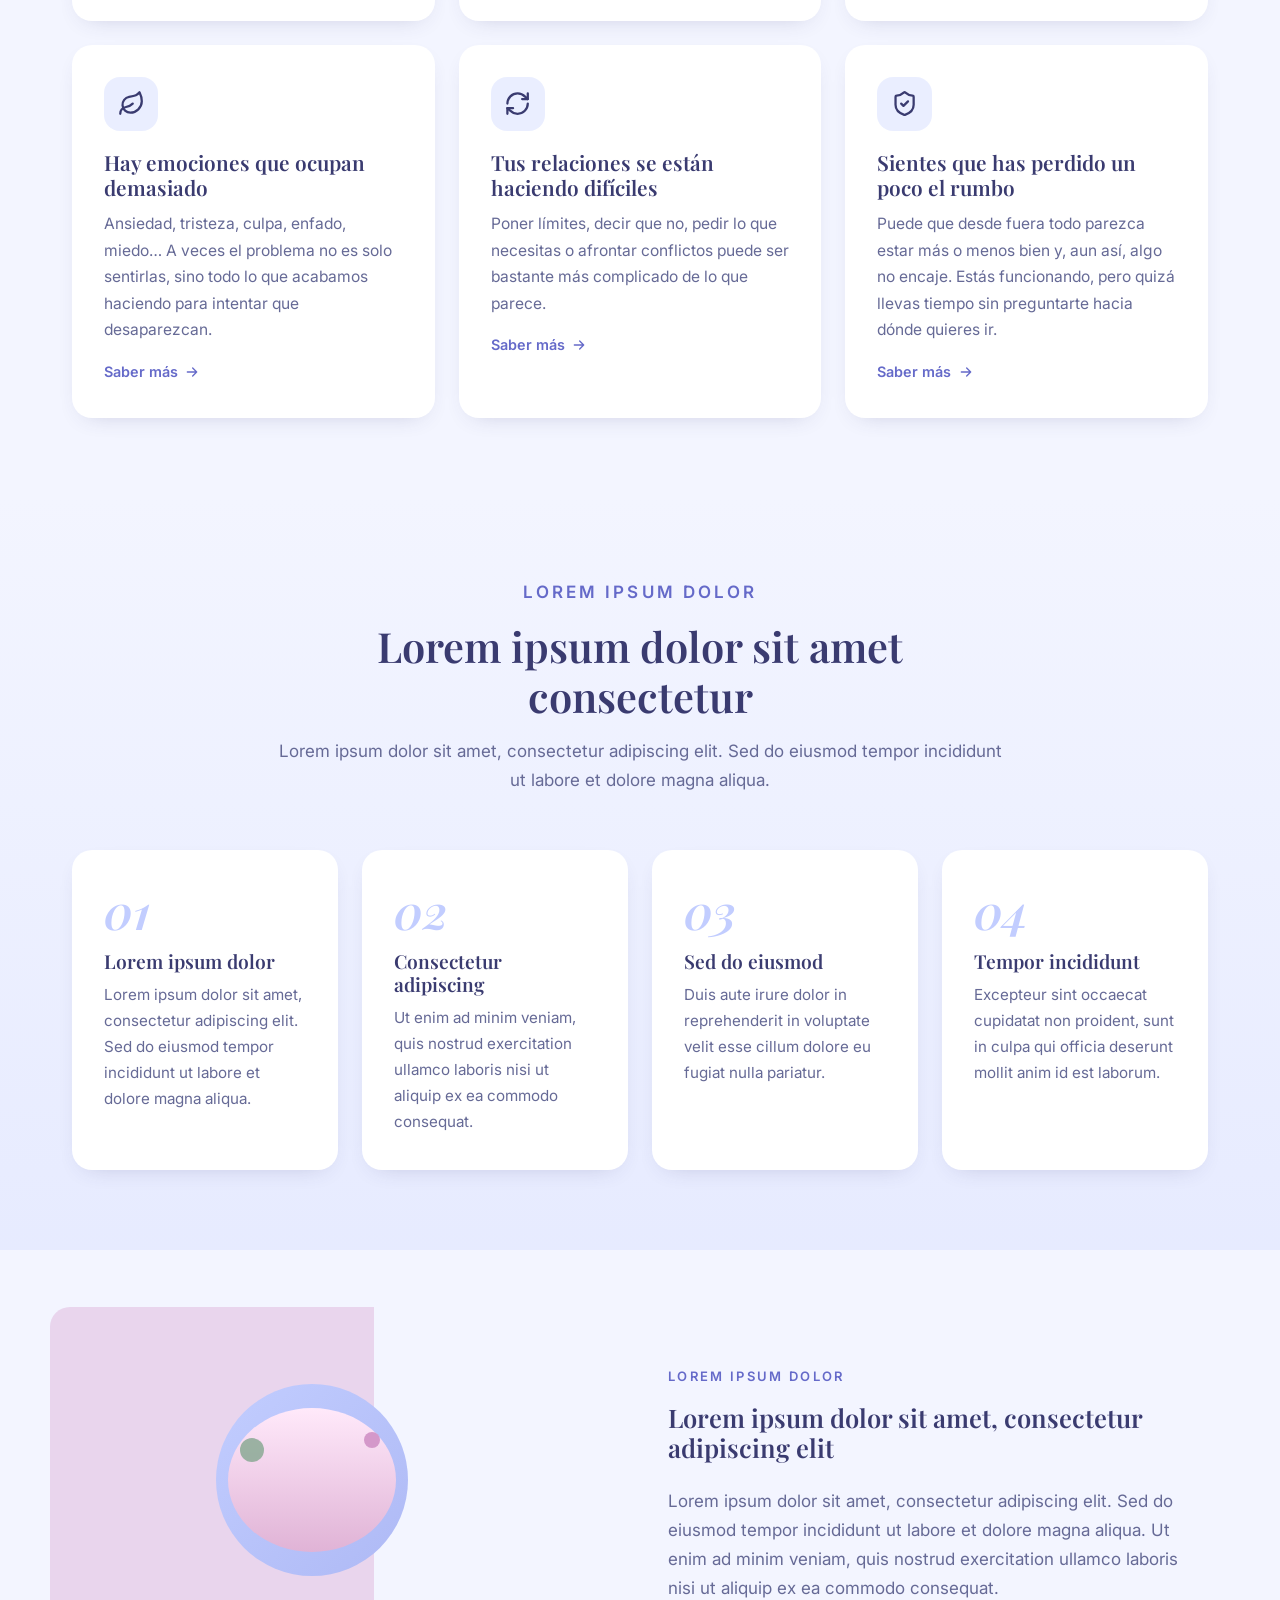
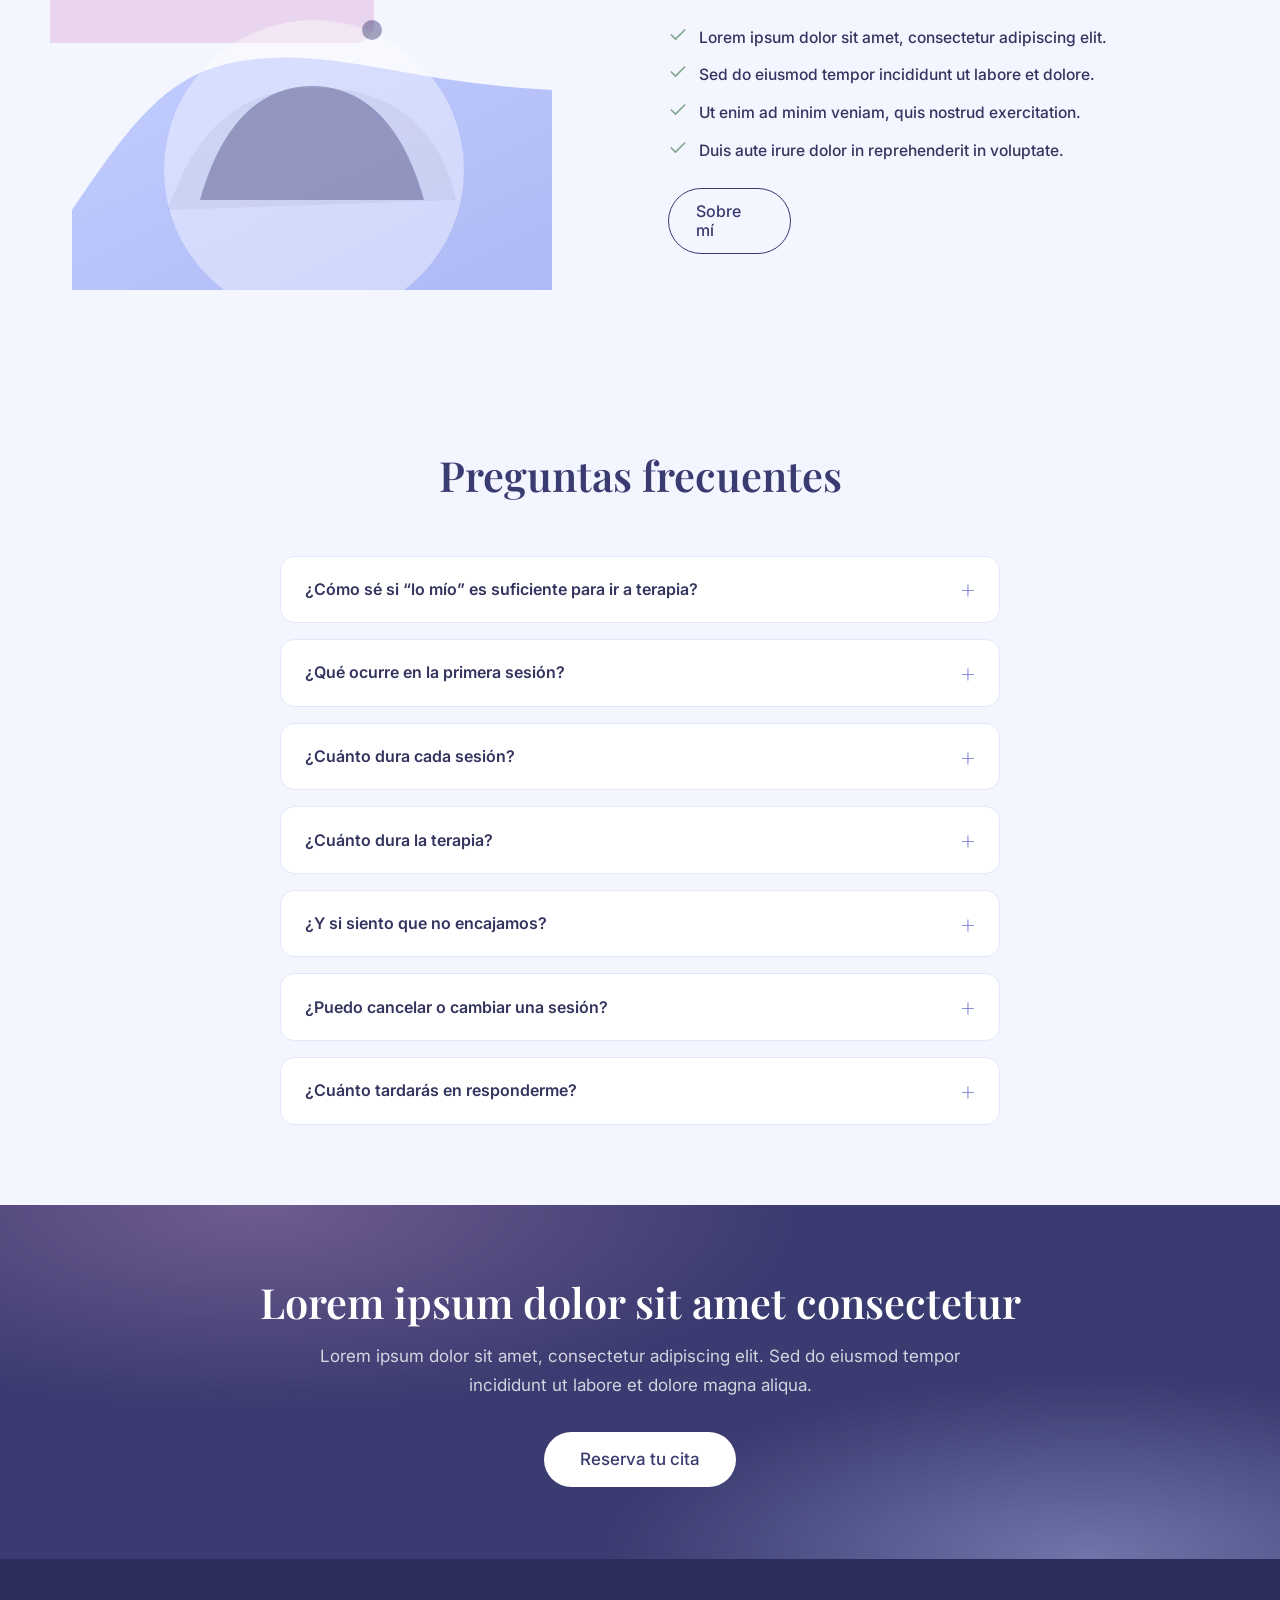
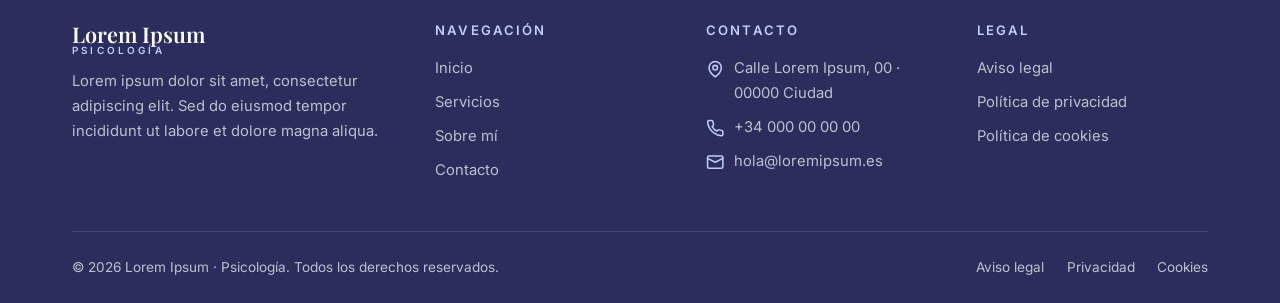
==== commit a5563c2f: "se quita el lore ipsum ahora tiene texto real" ====
--- a/index.html
+++ b/index.html
@@ -26,22 +26,16 @@
     <section class="hero">
       <div class="container hero-inner">
         <div class="animate-fade">
-          <p class="eyebrow">Lorem ipsum dolor sit amet</p>
-          <h1>Tormenta de hielo es un hechizo <em>perfectamente valido</em> para un grupo de nivel 3</h1>
-          <p class="lede">Lorem ipsum dolor sit amet, consectetur adipiscing elit. Sed do eiusmod tempor incididunt ut
-            labore et dolore magna aliqua. Ut enim ad minim veniam, quis nostrud exercitation ullamco.</p>
+          <p class="eyebrow">Psicología online</p>
+          <h1>Entender lo que te pasa también puede ser una forma de <em>empezar a cambiarlo</em> </h1>
+          <p>Soy Marisa, psicóloga. Te acompaño a entender mejor lo que piensas, sientes y haces, a
+            relacionarte de otra manera con aquello que ahora ocupa demasiado espacio y a acercarte a una vida que tenga
+            sentido para ti.</p>
+          <br>
           <div class="hero-actions">
-            <a class="btn btn-primary btn-lg" href="contacto.html">Reserva tu cita</a>
+            <a class="btn btn-primary btn-lg" href="contacto.html">Quiero empezar terapia</a>
             <a class="btn btn-outline btn-lg" href="sobre-mi.html">Conóceme</a>
           </div>
-          <p class="hero-pill">
-            <svg viewBox="0 0 24 24" width="16" height="16" fill="none" stroke="currentColor" stroke-width="2"
-              stroke-linecap="round" stroke-linejoin="round">
-              <path
-                d="M20 13c0 5-3.5 7.5-7.66 8.95a1 1 0 0 1-.67-.01C7.5 20.5 4 18 4 13V6a1 1 0 0 1 1-1c2 0 4.5-1.2 6.24-2.72a1.17 1.17 0 0 1 1.52 0C14.51 3.81 17 5 19 5a1 1 0 0 1 1 1z" />
-            </svg>
-            Lorem ipsum dolor sit amet
-          </p>
         </div>
         <div class="hero-visual">
           <img src="assets/hero-illustration.svg" alt="Ilustración decorativa" width="480" height="480">
@@ -53,10 +47,11 @@
     <section class="section">
       <div class="container">
         <div class="section-header">
-          <p class="eyebrow">Lorem ipsum dolor</p>
-          <h2>Lorem ipsum dolor sit amet, consectetur adipiscing</h2>
-          <p>Lorem ipsum dolor sit amet, consectetur adipiscing elit. Sed do eiusmod tempor incididunt ut labore et
-            dolore magna aliqua. Ut enim ad minim veniam.</p>
+          <p class="eyebrow">QUIZÁ TE SUENA</p>
+          <h2>No necesitas tenerlo todo claro para pedir ayuda</h2>
+          <p>A veces sabemos exactamente qué nos pasa. Otras veces solo sabemos que estamos cansados de sentirnos así.
+            Estos son algunos de los motivos que podemos trabajar en terapia:
+          </p>
         </div>
 
         <div class="grid grid-3">
@@ -67,9 +62,9 @@
                 <path d="M22 12h-4l-3 9L9 3l-3 9H2" />
               </svg>
             </div>
-            <h3>Lorem ipsum dolor</h3>
-            <p>Lorem ipsum dolor sit amet, consectetur adipiscing elit. Sed do eiusmod tempor incididunt ut labore et
-              dolore magna aliqua.</p>
+            <h3>Tu cabeza no para</h3>
+            <p>Le das vueltas a lo que pasó, anticipas lo que podría pasar o intentas encontrar una certeza que nunca
+              termina de llegar. Y cuanto más intentas resolverlo pensando, más atrapado te sientes.</p>
             <a class="card-link" href="servicios.html">Saber más
               <svg viewBox="0 0 24 24" width="16" height="16" fill="none" stroke="currentColor" stroke-width="2"
                 stroke-linecap="round" stroke-linejoin="round">
@@ -85,9 +80,9 @@
                 <path d="M17.5 19H9a7 7 0 1 1 6.71-9h1.79a4.5 4.5 0 1 1 0 9Z" />
               </svg>
             </div>
-            <h3>Consectetur adipiscing</h3>
-            <p>Sed do eiusmod tempor incididunt ut labore et dolore magna aliqua. Ut enim ad minim veniam, quis nostrud
-              exercitation.</p>
+            <h3>Te exiges hasta agotarte</h3>
+            <p>Hacerlo bien nunca parece suficiente. Los errores pesan demasiado, descansar se parece a perder el tiempo
+              y tu cabeza siempre encuentra algo que podrías haber hecho mejor.</p>
             <a class="card-link" href="servicios.html">Saber más
               <svg viewBox="0 0 24 24" width="16" height="16" fill="none" stroke="currentColor" stroke-width="2"
                 stroke-linecap="round" stroke-linejoin="round">
@@ -104,9 +99,9 @@
                   d="M19 14c1.49-1.46 3-3.21 3-5.5A5.5 5.5 0 0 0 16.5 3c-1.76 0-3 .5-4.5 2-1.5-1.5-2.74-2-4.5-2A5.5 5.5 0 0 0 2 8.5c0 2.3 1.5 4.05 3 5.5l7 7z" />
               </svg>
             </div>
-            <h3>Sed do eiusmod</h3>
-            <p>Ut enim ad minim veniam, quis nostrud exercitation ullamco laboris nisi ut aliquip ex ea commodo
-              consequat. Duis aute irure.</p>
+            <h3>Te cuesta tratarte con cariño</h3>
+            <p>La comparación, la inseguridad o una voz interna pueden hacer que acabes midiéndote constantemente y
+              sintiendo que siempre te falta algo para ser suficiente.</p>
             <a class="card-link" href="servicios.html">Saber más
               <svg viewBox="0 0 24 24" width="16" height="16" fill="none" stroke="currentColor" stroke-width="2"
                 stroke-linecap="round" stroke-linejoin="round">
@@ -123,9 +118,9 @@
                 <path d="M2 21c0-3 1.85-5.36 5.08-6C9.5 14.52 12 13 13 12" />
               </svg>
             </div>
-            <h3>Tempor incididunt</h3>
-            <p>Duis aute irure dolor in reprehenderit in voluptate velit esse cillum dolore eu fugiat nulla pariatur.
-              Excepteur sint occaecat.</p>
+            <h3>Hay emociones que ocupan demasiado</h3>
+            <p>Ansiedad, tristeza, culpa, enfado, miedo… A veces el problema no es solo sentirlas, sino todo lo que
+              acabamos haciendo para intentar que desaparezcan.</p>
             <a class="card-link" href="servicios.html">Saber más
               <svg viewBox="0 0 24 24" width="16" height="16" fill="none" stroke="currentColor" stroke-width="2"
                 stroke-linecap="round" stroke-linejoin="round">
@@ -144,9 +139,9 @@
                 <path d="M8 16H3v5" />
               </svg>
             </div>
-            <h3>Ut labore et dolore</h3>
-            <p>Excepteur sint occaecat cupidatat non proident, sunt in culpa qui officia deserunt mollit anim id est
-              laborum. Sed ut perspiciatis.</p>
+            <h3>Tus relaciones se están haciendo difíciles</h3>
+            <p>Poner límites, decir que no, pedir lo que necesitas o afrontar conflictos puede ser bastante más
+              complicado de lo que parece.</p>
             <a class="card-link" href="servicios.html">Saber más
               <svg viewBox="0 0 24 24" width="16" height="16" fill="none" stroke="currentColor" stroke-width="2"
                 stroke-linecap="round" stroke-linejoin="round">
@@ -164,9 +159,9 @@
                 <path d="m9 12 2 2 4-4" />
               </svg>
             </div>
-            <h3>Magna aliqua</h3>
-            <p>Nemo enim ipsam voluptatem quia voluptas sit aspernatur aut odit aut fugit, sed quia consequuntur magni
-              dolores eos qui ratione.</p>
+            <h3>Sientes que has perdido un poco el rumbo</h3>
+            <p>Puede que desde fuera todo parezca estar más o menos bien y, aun así, algo no encaje. Estás funcionando,
+              pero quizá llevas tiempo sin preguntarte hacia dónde quieres ir.</p>
             <a class="card-link" href="servicios.html">Saber más
               <svg viewBox="0 0 24 24" width="16" height="16" fill="none" stroke="currentColor" stroke-width="2"
                 stroke-linecap="round" stroke-linejoin="round">
@@ -265,133 +260,72 @@
       </div>
     </section>
 
-    <!-- MODALIDADES -->
-    <section class="section">
-      <div class="container">
-        <div class="section-header">
-          <p class="eyebrow">Lorem ipsum dolor</p>
-          <h2>Lorem ipsum dolor sit amet</h2>
-          <p>Lorem ipsum dolor sit amet, consectetur adipiscing elit. Sed do eiusmod tempor incididunt ut labore et
-            dolore magna aliqua.</p>
-        </div>
-        <div class="grid grid-2">
-          <div class="modality">
-            <h3>Lorem ipsum dolor</h3>
-            <p>Lorem ipsum dolor sit amet, consectetur adipiscing elit. Sed do eiusmod tempor incididunt ut labore et
-              dolore magna aliqua.</p>
-            <ul>
-              <li>
-                <svg viewBox="0 0 24 24" width="18" height="18" fill="none" stroke="#83A68E" stroke-width="2"
-                  stroke-linecap="round" stroke-linejoin="round">
-                  <path d="M20 10c0 6-8 12-8 12s-8-6-8-12a8 8 0 0 1 16 0Z" />
-                  <circle cx="12" cy="10" r="3" />
-                </svg>
-                Lorem ipsum dolor sit amet
-              </li>
-              <li>
-                <svg viewBox="0 0 24 24" width="18" height="18" fill="none" stroke="#83A68E" stroke-width="2"
-                  stroke-linecap="round" stroke-linejoin="round">
-                  <path d="M20 10c0 6-8 12-8 12s-8-6-8-12a8 8 0 0 1 16 0Z" />
-                  <circle cx="12" cy="10" r="3" />
-                </svg>
-                Consectetur adipiscing elit
-              </li>
-              <li>
-                <svg viewBox="0 0 24 24" width="18" height="18" fill="none" stroke="#83A68E" stroke-width="2"
-                  stroke-linecap="round" stroke-linejoin="round">
-                  <path d="M20 10c0 6-8 12-8 12s-8-6-8-12a8 8 0 0 1 16 0Z" />
-                  <circle cx="12" cy="10" r="3" />
-                </svg>
-                Sed do eiusmod tempor
-              </li>
-            </ul>
-            <div class="modality-price">
-              <strong>60 min</strong>
-              <span>Lorem ipsum dolor sit amet</span>
-            </div>
-          </div>
-
-          <div class="modality">
-            <h3>Consectetur adipiscing</h3>
-            <p>Consectetur adipiscing elit. Sed do eiusmod tempor incididunt ut labore et dolore magna aliqua. Ut enim
-              ad minim veniam.</p>
-            <ul>
-              <li>
-                <svg viewBox="0 0 24 24" width="18" height="18" fill="none" stroke="#83A68E" stroke-width="2"
-                  stroke-linecap="round" stroke-linejoin="round">
-                  <rect x="2" y="3" width="20" height="14" rx="2" />
-                  <path d="M8 21h8M12 17v4" />
-                </svg>
-                Lorem ipsum dolor sit amet
-              </li>
-              <li>
-                <svg viewBox="0 0 24 24" width="18" height="18" fill="none" stroke="#83A68E" stroke-width="2"
-                  stroke-linecap="round" stroke-linejoin="round">
-                  <rect x="2" y="3" width="20" height="14" rx="2" />
-                  <path d="M8 21h8M12 17v4" />
-                </svg>
-                Consectetur adipiscing elit
-              </li>
-              <li>
-                <svg viewBox="0 0 24 24" width="18" height="18" fill="none" stroke="#83A68E" stroke-width="2"
-                  stroke-linecap="round" stroke-linejoin="round">
-                  <rect x="2" y="3" width="20" height="14" rx="2" />
-                  <path d="M8 21h8M12 17v4" />
-                </svg>
-                Sed do eiusmod tempor
-              </li>
-            </ul>
-            <div class="modality-price">
-              <strong>00 â‚¬</strong>
-              <span>Lorem ipsum dolor sit amet</span>
-            </div>
-          </div>
-        </div>
-      </div>
-    </section>
-
     <!-- FAQ -->
     <section class="section">
       <div class="container container-narrow">
         <div class="section-header">
-          <p class="eyebrow">Lorem ipsum dolor</p>
           <h2>Preguntas frecuentes</h2>
-          <p>Lorem ipsum dolor sit amet, consectetur adipiscing elit. Sed do eiusmod tempor incididunt.</p>
-        </div>
-
-        <details class="faq-item">
-          <summary>Lorem ipsum dolor sit amet consectetur?</summary>
-          <div class="faq-body">
-            <p>Lorem ipsum dolor sit amet, consectetur adipiscing elit. Sed do eiusmod tempor incididunt ut labore et
-              dolore magna aliqua. Ut enim ad minim veniam, quis nostrud exercitation ullamco laboris.</p>
-          </div>
-        </details>
-        <details class="faq-item">
-          <summary>Sed do eiusmod tempor incididunt ut labore?</summary>
-          <div class="faq-body">
-            <p>Ut enim ad minim veniam, quis nostrud exercitation ullamco laboris nisi ut aliquip ex ea commodo
-              consequat. Duis aute irure dolor in reprehenderit in voluptate velit esse cillum dolore.</p>
-          </div>
-        </details>
-        <details class="faq-item">
-          <summary>Consectetur adipiscing elit sed do eiusmod?</summary>
-          <div class="faq-body">
-            <p>Duis aute irure dolor in reprehenderit in voluptate velit esse cillum dolore eu fugiat nulla pariatur.
-              Excepteur sint occaecat cupidatat non proident, sunt in culpa qui officia deserunt mollit.</p>
-          </div>
-        </details>
-        <details class="faq-item">
-          <summary>Ut enim ad minim veniam quis nostrud?</summary>
-          <div class="faq-body">
-            <p>Excepteur sint occaecat cupidatat non proident, sunt in culpa qui officia deserunt mollit anim id est
-              laborum. Sed ut perspiciatis unde omnis iste natus error sit voluptatem.</p>
-          </div>
-        </details>
-        <details class="faq-item">
-          <summary>Duis aute irure dolor in reprehenderit?</summary>
-          <div class="faq-body">
-            <p>Quis autem vel eum iure reprehenderit qui in ea voluptate velit esse quam nihil molestiae consequatur,
-              vel illum qui dolorem eum fugiat quo voluptas nulla pariatur.</p>
+        </div>
+
+        <details class="faq-item">
+          <summary>¿Cómo sé si “lo mío” es suficiente para ir a terapia?</summary>
+          <div class="faq-body">
+            <p>No existe un nivel mínimo de sufrimiento que tengas que alcanzar para pedir ayuda. Si algo está afectando
+              a tu bienestar, tus relaciones, tus decisiones o la vida que quieres llevar, podemos dedicarle espacio.
+            </p>
+          </div>
+        </details>
+        <details class="faq-item">
+          <summary>¿Qué ocurre en la primera sesión?</summary>
+          <div class="faq-body">
+            <p>La primera sesión nos servirá para conocernos y empezar a entender qué te trae a consulta, qué está
+              ocurriendo actualmente y qué te gustaría conseguir con la terapia.
+              También podrás conocer mi forma de trabajar y preguntarme cualquier duda que tengas.
+              No necesitas llegar con nada preparado ni saber explicar perfectamente lo que te ocurre.
+            </p>
+          </div>
+        </details>
+        <details class="faq-item">
+          <summary>¿Cuánto dura cada sesión?</summary>
+          <div class="faq-body">
+            <p>Las sesiones tienen una duración aproximada de <b>60 minutos.</b></p>
+          </div>
+        </details>
+        <details class="faq-item">
+          <summary>¿Cuánto dura la terapia?</summary>
+          <div class="faq-body">
+            <p>No existe un número concreto de sesiones que tenga sentido para todas las personas.
+              La duración dependerá de tus necesidades, tus objetivos y de cómo vaya evolucionando el proceso. Lo iremos
+              revisando juntos a lo largo de la terapia.
+            </p>
+          </div>
+        </details>
+        <details class="faq-item">
+          <summary>¿Y si siento que no encajamos?</summary>
+          <div class="faq-body">
+            <p>La relación terapéutica es una parte importante del proceso.
+              Si sientes que mi forma de trabajar no encaja contigo, podemos hablarlo con total normalidad. Del mismo
+              modo, si considero que otro profesional puede ajustarse mejor a tus necesidades, te lo comunicaré y
+              trataremos de buscar la alternativa más adecuada.
+            </p>
+          </div>
+        </details>
+        <details class="faq-item">
+          <summary>¿Puedo cancelar o cambiar una sesión?</summary>
+          <div class="faq-body">
+            <p>Sí. Puedes cancelar o modificar una cita avisando con <b>al menos 48 horas de antelación.</b>
+              Las sesiones canceladas fuera de ese plazo podrán considerarse realizadas y, por tanto, ser abonadas,
+              salvo situaciones excepcionales.
+
+            </p>
+          </div>
+        </details>
+        <details class="faq-item">
+          <summary>¿Cuánto tardarás en responderme?</summary>
+          <div class="faq-body">
+            <p>Habitualmente respondo a los mensajes en un plazo de <b>24 a 48 horas laborables.</b>
+
+            </p>
           </div>
         </details>
       </div>
--- a/css/style.css
+++ b/css/style.css
@@ -72,7 +72,10 @@
 
 /* ----------------------------- Tipografía ----------------------------- */
 
-h1, h2, h3, h4 {
+h1,
+h2,
+h3,
+h4 {
   font-family: var(--font-serif);
   font-weight: 600;
   color: var(--navy);
@@ -206,7 +209,7 @@
   gap: 1.9rem;
 }
 
-.main-nav > a:not(.btn) {
+.main-nav>a:not(.btn) {
   font-size: 0.925rem;
   font-weight: 500;
   color: var(--ink);
@@ -214,7 +217,7 @@
   padding-block: 0.35rem;
 }
 
-.main-nav > a:not(.btn)::after {
+.main-nav>a:not(.btn)::after {
   content: "";
   position: absolute;
   left: 0;
@@ -228,12 +231,12 @@
   transition: transform 0.25s ease;
 }
 
-.main-nav > a:not(.btn):hover::after,
-.main-nav > a:not(.btn).active::after {
+.main-nav>a:not(.btn):hover::after,
+.main-nav>a:not(.btn).active::after {
   transform: scaleX(1);
 }
 
-.main-nav > a:not(.btn).active {
+.main-nav>a:not(.btn).active {
   color: var(--navy);
 }
 
@@ -362,6 +365,7 @@
     opacity: 0;
     transform: translateY(20px);
   }
+
   100% {
     opacity: 1;
     transform: translateY(0);
@@ -712,7 +716,7 @@
   margin-bottom: 1.1rem;
 }
 
-.footer-col li + li {
+.footer-col li+li {
   margin-top: 0.55rem;
 }
 
@@ -799,7 +803,7 @@
   box-shadow: var(--shadow-sm);
 }
 
-.service-block + .service-block {
+.service-block+.service-block {
   margin-top: 1.6rem;
 }
 
@@ -1013,11 +1017,11 @@
     display: flex;
   }
 
-  .main-nav > a:not(.btn) {
+  .main-nav>a:not(.btn) {
     padding: 0.6rem 0;
   }
 
-  .main-nav > a:not(.btn)::after {
+  .main-nav>a:not(.btn)::after {
     display: none;
   }
 
